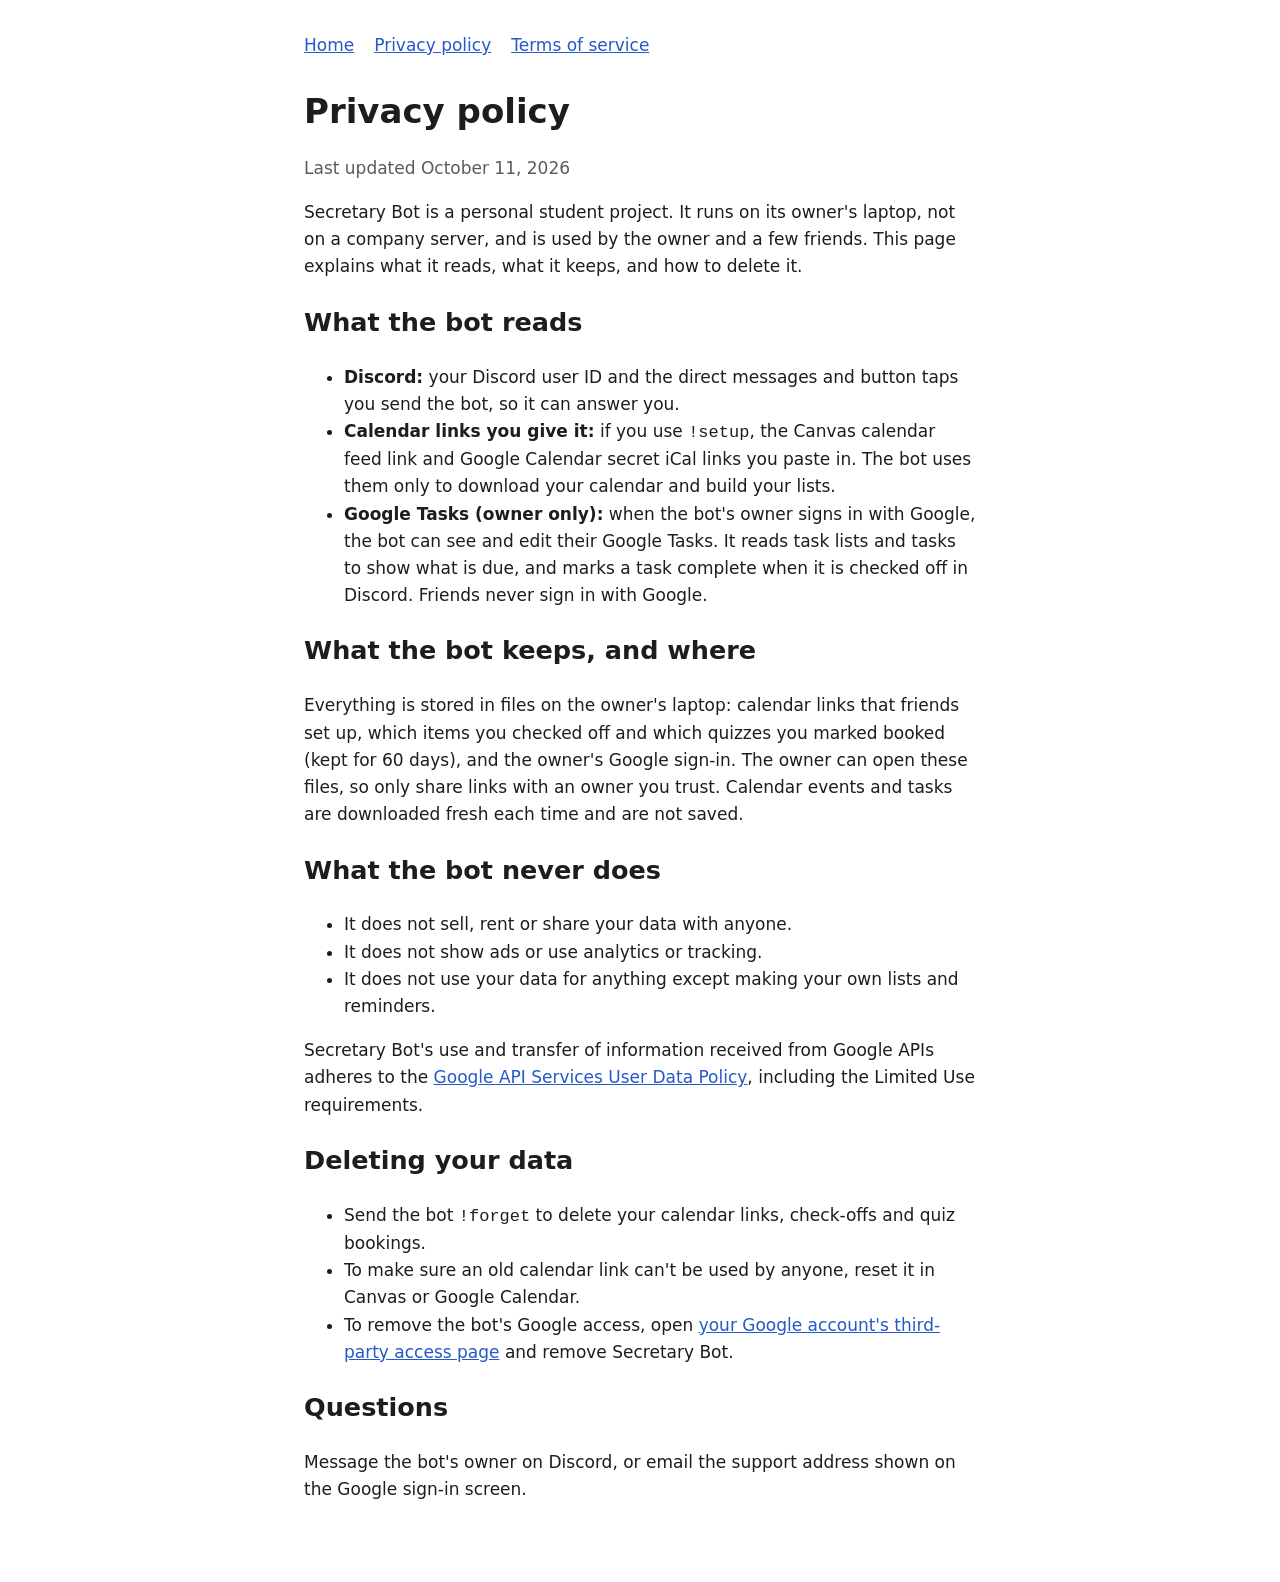
==== privacy.html @ 4d92e8ea "Add files via upload files for website" ====
<!doctype html>
<html lang="en">
  <head>
    <meta charset="utf-8" />
    <meta name="viewport" content="width=device-width, initial-scale=1" />
    <title>Privacy Policy · Secretary Bot</title>
    <link rel="stylesheet" href="style.css" />
  </head>
  <body>
    <nav>
      <a href="./">Home</a>
      <a href="privacy.html">Privacy policy</a>
      <a href="terms.html">Terms of service</a>
    </nav>

    <h1>Privacy policy</h1>
    <p class="muted">Last updated October 11, 2026</p>

    <p>
      Secretary Bot is a personal student project. It runs on its owner's
      laptop, not on a company server, and is used by the owner and a few
      friends. This page explains what it reads, what it keeps, and how to
      delete it.
    </p>

    <h2>What the bot reads</h2>
    <ul>
      <li>
        <strong>Discord:</strong> your Discord user ID and the direct messages
        and button taps you send the bot, so it can answer you.
      </li>
      <li>
        <strong>Calendar links you give it:</strong> if you use
        <code>!setup</code>, the Canvas calendar feed link and Google Calendar
        secret iCal links you paste in. The bot uses them only to download your
        calendar and build your lists.
      </li>
      <li>
        <strong>Google Tasks (owner only):</strong> when the bot's owner signs
        in with Google, the bot can see and edit their Google Tasks. It reads
        task lists and tasks to show what is due, and marks a task complete when
        it is checked off in Discord. Friends never sign in with Google.
      </li>
    </ul>

    <h2>What the bot keeps, and where</h2>
    <p>
      Everything is stored in files on the owner's laptop: calendar links that
      friends set up, which items you checked off and which quizzes you marked
      booked (kept for 60 days), and the owner's Google sign-in. The owner can
      open these files, so only share links with an owner you trust. Calendar
      events and tasks are downloaded fresh each time and are not saved.
    </p>

    <h2>What the bot never does</h2>
    <ul>
      <li>It does not sell, rent or share your data with anyone.</li>
      <li>It does not show ads or use analytics or tracking.</li>
      <li>
        It does not use your data for anything except making your own lists and
        reminders.
      </li>
    </ul>
    <p>
      Secretary Bot's use and transfer of information received from Google APIs
      adheres to the
      <a
        href="https://developers.google.com/terms/api-services-user-data-policy"
        >Google API Services User Data Policy</a
      >, including the Limited Use requirements.
    </p>

    <h2>Deleting your data</h2>
    <ul>
      <li>
        Send the bot <code>!forget</code> to delete your calendar links,
        check-offs and quiz bookings.
      </li>
      <li>
        To make sure an old calendar link can't be used by anyone, reset it in
        Canvas or Google Calendar.
      </li>
      <li>
        To remove the bot's Google access, open
        <a href="https://myaccount.google.com/permissions"
          >your Google account's third-party access page</a
        >
        and remove Secretary Bot.
      </li>
    </ul>

    <h2>Questions</h2>
    <p>
      Message the bot's owner on Discord, or email the support address shown on
      the Google sign-in screen.
    </p>
  </body>
</html>
---- style.css ----
:root {
  --text: #1d1d1f;
  --muted: #5a5a60;
  --background: #ffffff;
  --link: #2459c7;
}

@media (prefers-color-scheme: dark) {
  :root {
    --text: #ececef;
    --muted: #a5a5ad;
    --background: #17171a;
    --link: #8ab0ff;
  }
}

body {
  margin: 0 auto;
  max-width: 42rem;
  padding: 2rem 1rem 4rem;
  font:
    17px/1.6 system-ui,
    -apple-system,
    "Segoe UI",
    sans-serif;
  color: var(--text);
  background: var(--background);
}

a {
  color: var(--link);
}

h1 {
  line-height: 1.2;
}

.muted {
  color: var(--muted);
}

nav {
  display: flex;
  gap: 1.25rem;
  margin-bottom: 2rem;
}
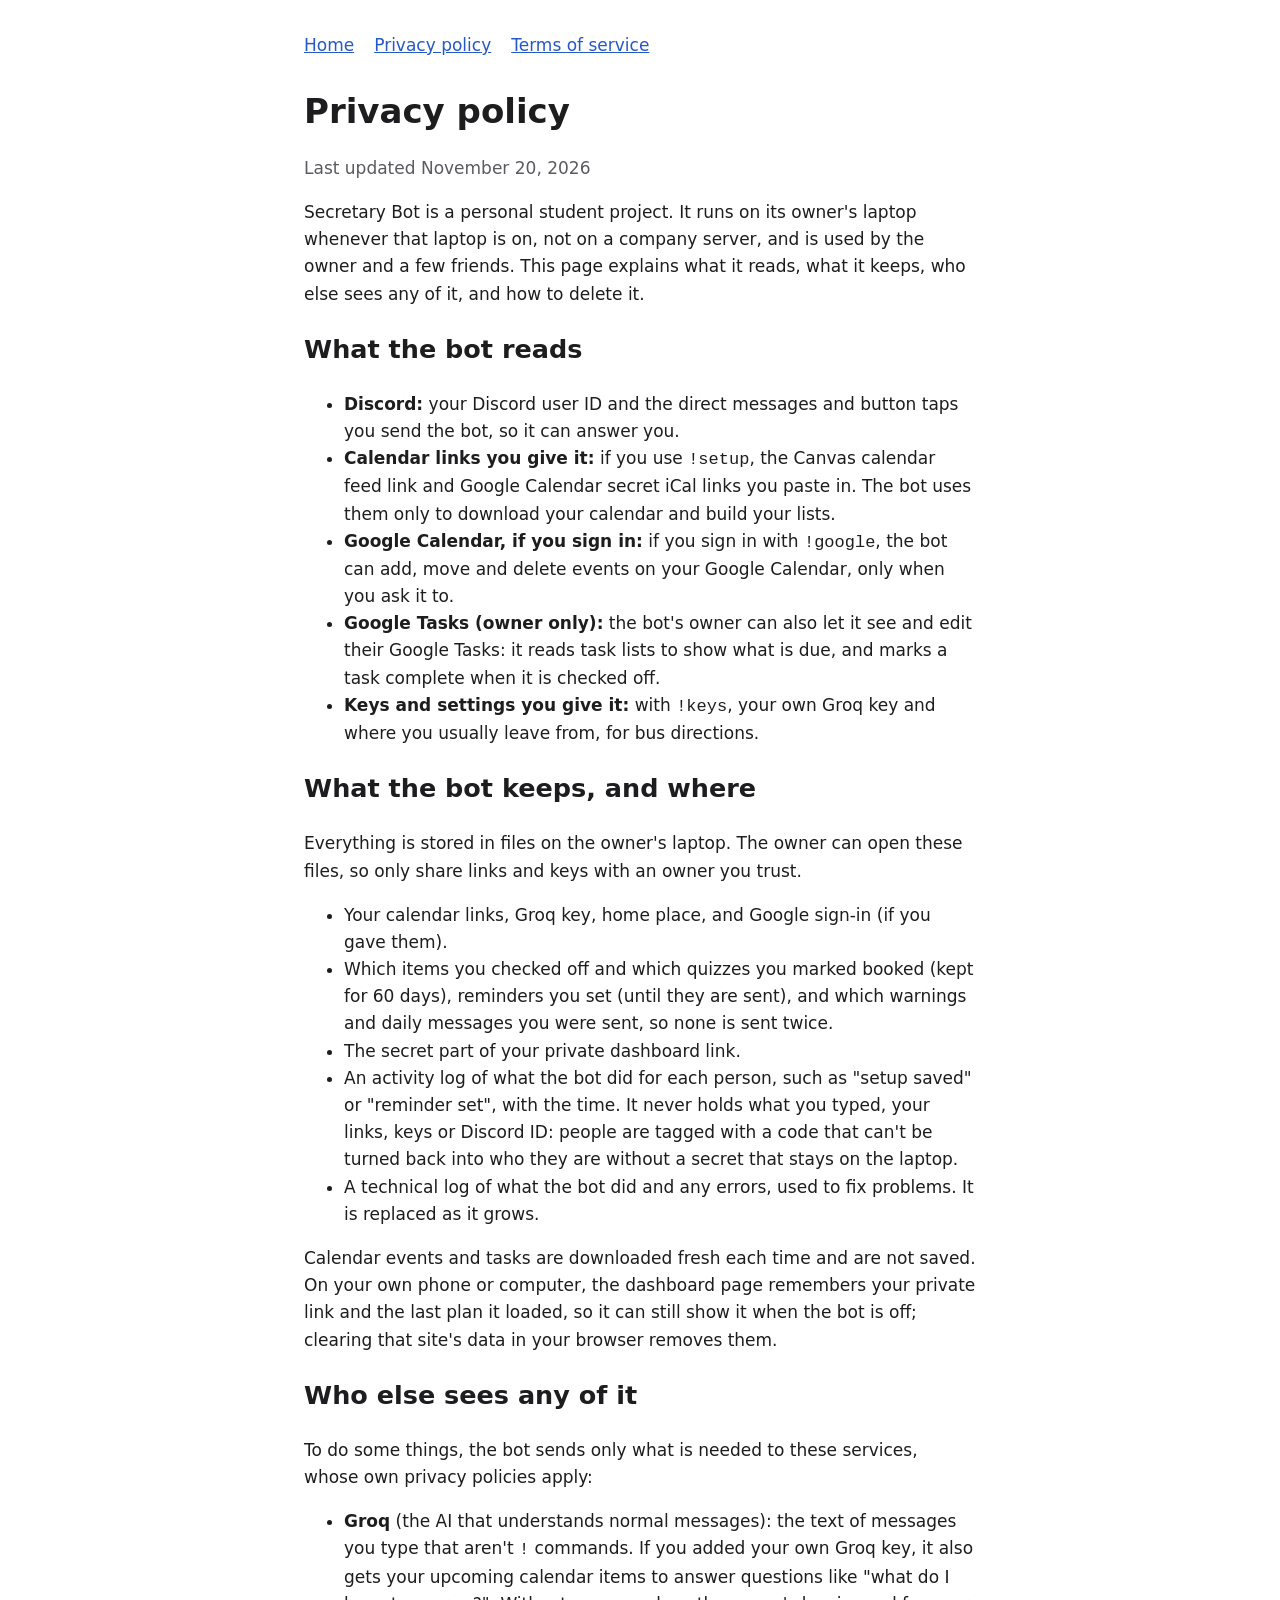
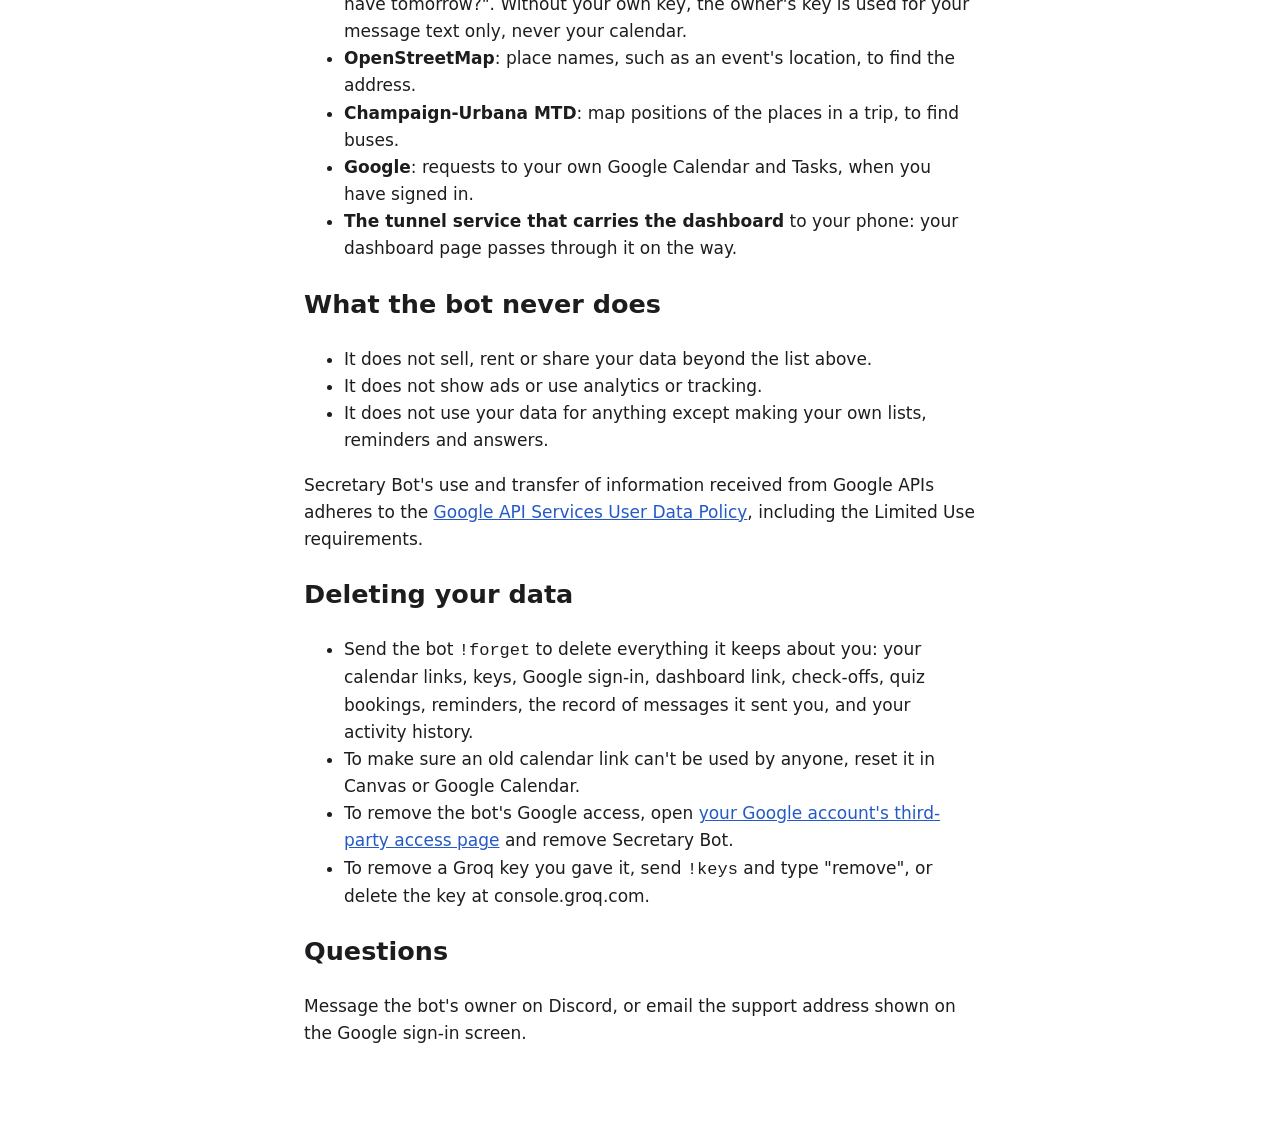
==== commit 2e253f24: "Update the privacy policy to match what the bot does now" ====
--- a/privacy.html
+++ b/privacy.html
@@ -14,13 +14,13 @@
     </nav>
 
     <h1>Privacy policy</h1>
-    <p class="muted">Last updated October 11, 2026</p>
+    <p class="muted">Last updated November 20, 2026</p>
 
     <p>
       Secretary Bot is a personal student project. It runs on its owner's
-      laptop, not on a company server, and is used by the owner and a few
-      friends. This page explains what it reads, what it keeps, and how to
-      delete it.
+      laptop whenever that laptop is on, not on a company server, and is used by
+      the owner and a few friends. This page explains what it reads, what it
+      keeps, who else sees any of it, and how to delete it.
     </p>
 
     <h2>What the bot reads</h2>
@@ -36,29 +36,97 @@
         calendar and build your lists.
       </li>
       <li>
-        <strong>Google Tasks (owner only):</strong> when the bot's owner signs
-        in with Google, the bot can see and edit their Google Tasks. It reads
-        task lists and tasks to show what is due, and marks a task complete when
-        it is checked off in Discord. Friends never sign in with Google.
+        <strong>Google Calendar, if you sign in:</strong> if you sign in with
+        <code>!google</code>, the bot can add, move and delete events on your
+        Google Calendar, only when you ask it to.
+      </li>
+      <li>
+        <strong>Google Tasks (owner only):</strong> the bot's owner can also let
+        it see and edit their Google Tasks: it reads task lists to show what is
+        due, and marks a task complete when it is checked off.
+      </li>
+      <li>
+        <strong>Keys and settings you give it:</strong> with
+        <code>!keys</code>, your own Groq key and where you usually leave from,
+        for bus directions.
       </li>
     </ul>
 
     <h2>What the bot keeps, and where</h2>
     <p>
-      Everything is stored in files on the owner's laptop: calendar links that
-      friends set up, which items you checked off and which quizzes you marked
-      booked (kept for 60 days), and the owner's Google sign-in. The owner can
-      open these files, so only share links with an owner you trust. Calendar
-      events and tasks are downloaded fresh each time and are not saved.
+      Everything is stored in files on the owner's laptop. The owner can open
+      these files, so only share links and keys with an owner you trust.
     </p>
+    <ul>
+      <li>
+        Your calendar links, Groq key, home place, and Google sign-in (if you
+        gave them).
+      </li>
+      <li>
+        Which items you checked off and which quizzes you marked booked (kept
+        for 60 days), reminders you set (until they are sent), and which
+        warnings and daily messages you were sent, so none is sent twice.
+      </li>
+      <li>
+        The secret part of your private dashboard link.
+      </li>
+      <li>
+        An activity log of what the bot did for each person, such as "setup
+        saved" or "reminder set", with the time. It never holds what you typed,
+        your links, keys or Discord ID: people are tagged with a code that
+        can't be turned back into who they are without a secret that stays on
+        the laptop.
+      </li>
+      <li>
+        A technical log of what the bot did and any errors, used to fix
+        problems. It is replaced as it grows.
+      </li>
+    </ul>
+    <p>
+      Calendar events and tasks are downloaded fresh each time and are not
+      saved. On your own phone or computer, the dashboard page remembers your
+      private link and the last plan it loaded, so it can still show it when the
+      bot is off; clearing that site's data in your browser removes them.
+    </p>
+
+    <h2>Who else sees any of it</h2>
+    <p>
+      To do some things, the bot sends only what is needed to these services,
+      whose own privacy policies apply:
+    </p>
+    <ul>
+      <li>
+        <strong>Groq</strong> (the AI that understands normal messages): the
+        text of messages you type that aren't <code>!</code> commands. If you
+        added your own Groq key, it also gets your upcoming calendar items to
+        answer questions like "what do I have tomorrow?". Without your own key,
+        the owner's key is used for your message text only, never your calendar.
+      </li>
+      <li>
+        <strong>OpenStreetMap</strong>: place names, such as an event's
+        location, to find the address.
+      </li>
+      <li>
+        <strong>Champaign-Urbana MTD</strong>: map positions of the places in a
+        trip, to find buses.
+      </li>
+      <li>
+        <strong>Google</strong>: requests to your own Google Calendar and Tasks,
+        when you have signed in.
+      </li>
+      <li>
+        <strong>The tunnel service that carries the dashboard</strong> to your
+        phone: your dashboard page passes through it on the way.
+      </li>
+    </ul>
 
     <h2>What the bot never does</h2>
     <ul>
-      <li>It does not sell, rent or share your data with anyone.</li>
+      <li>It does not sell, rent or share your data beyond the list above.</li>
       <li>It does not show ads or use analytics or tracking.</li>
       <li>
-        It does not use your data for anything except making your own lists and
-        reminders.
+        It does not use your data for anything except making your own lists,
+        reminders and answers.
       </li>
     </ul>
     <p>
@@ -73,8 +141,10 @@
     <h2>Deleting your data</h2>
     <ul>
       <li>
-        Send the bot <code>!forget</code> to delete your calendar links,
-        check-offs and quiz bookings.
+        Send the bot <code>!forget</code> to delete everything it keeps about
+        you: your calendar links, keys, Google sign-in, dashboard link,
+        check-offs, quiz bookings, reminders, the record of messages it sent
+        you, and your activity history.
       </li>
       <li>
         To make sure an old calendar link can't be used by anyone, reset it in
@@ -87,6 +157,10 @@
         >
         and remove Secretary Bot.
       </li>
+      <li>
+        To remove a Groq key you gave it, send <code>!keys</code> and type
+        "remove", or delete the key at console.groq.com.
+      </li>
     </ul>
 
     <h2>Questions</h2>
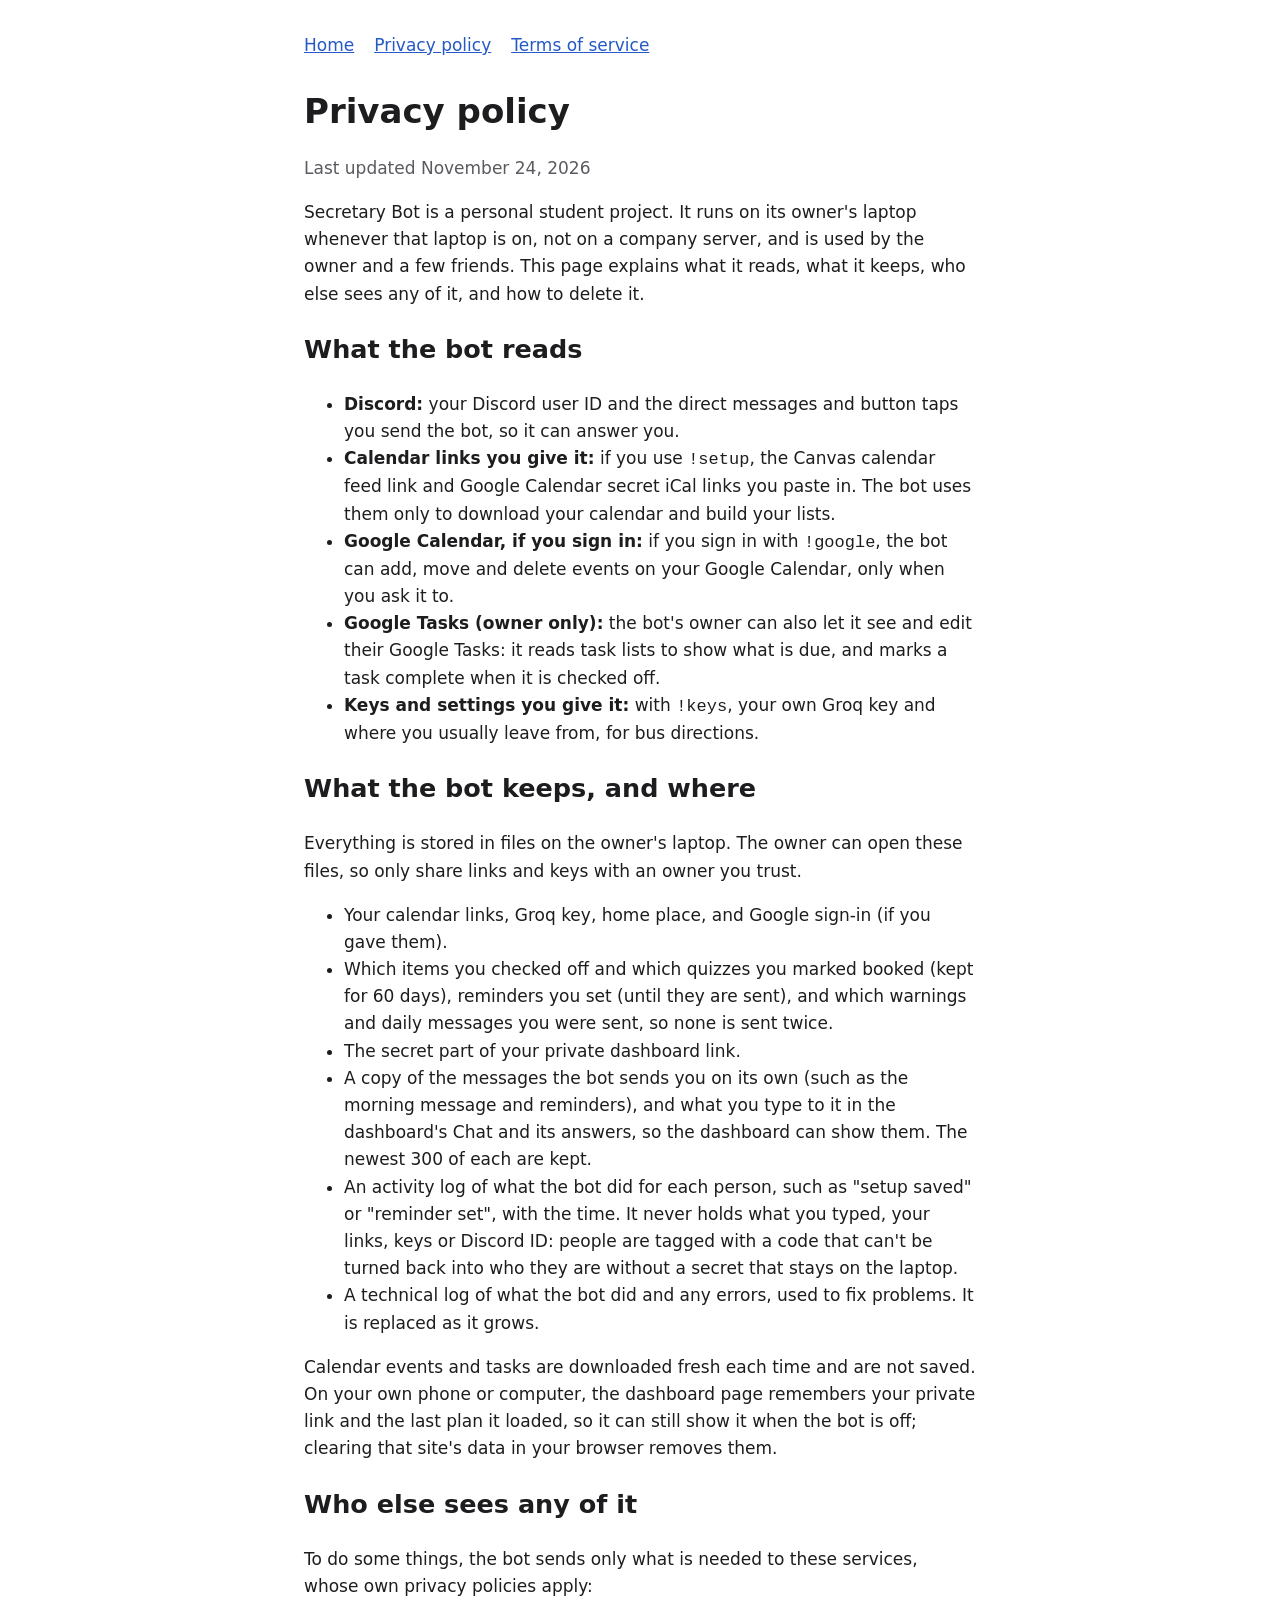
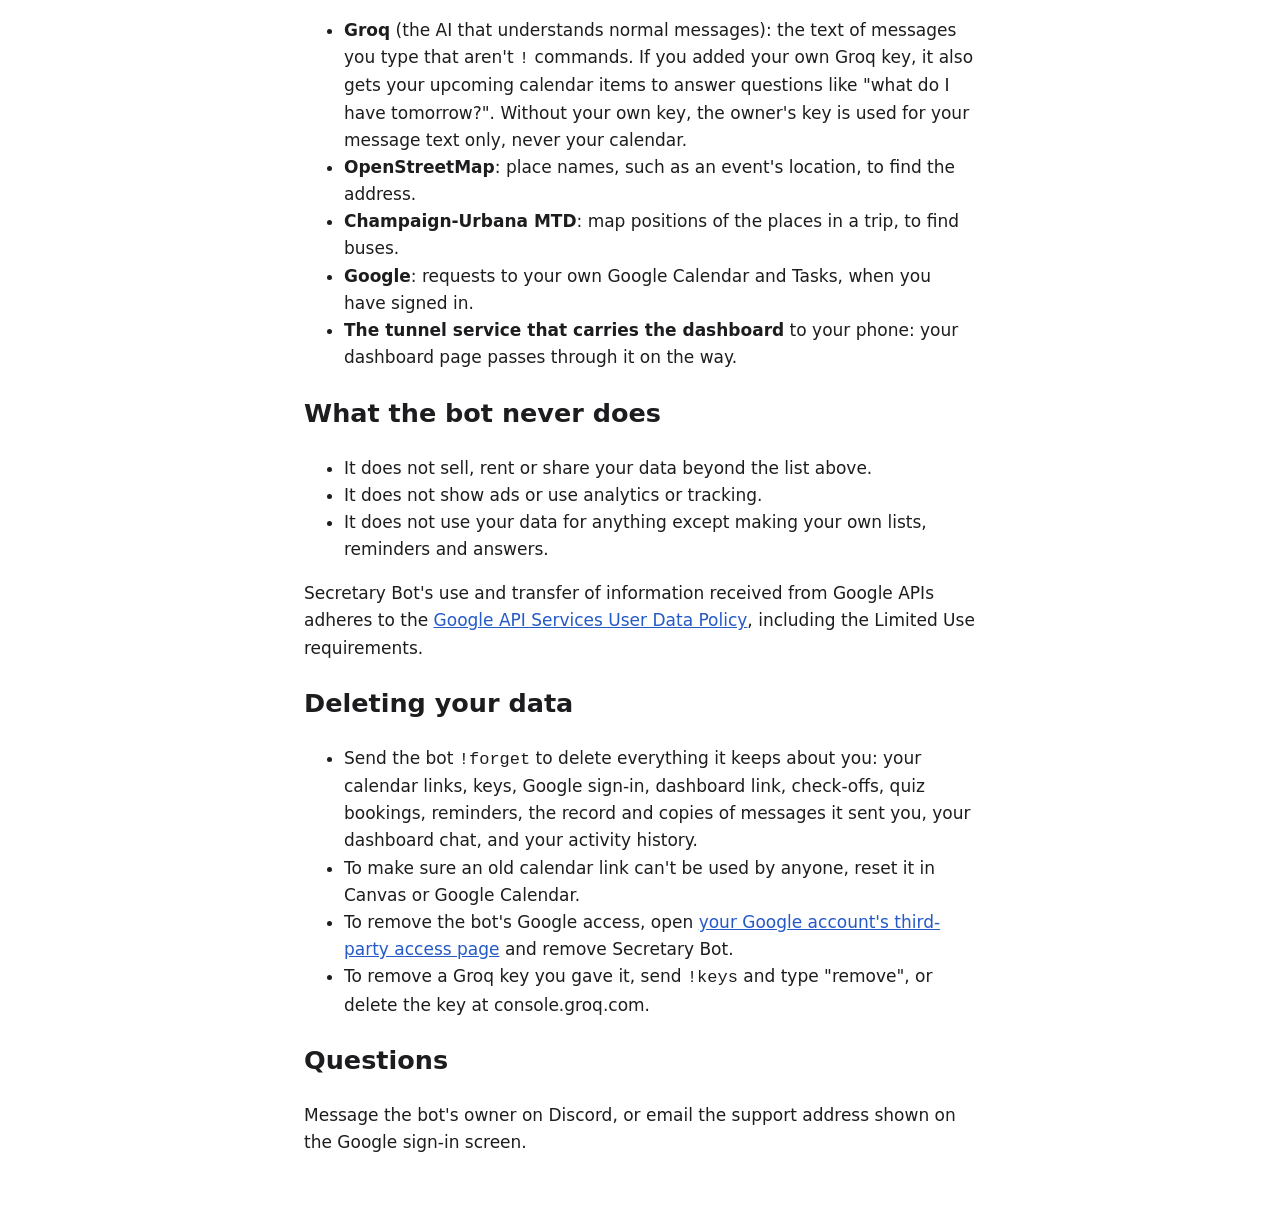
==== commit ea4274e0: "Privacy policy: the dashboard keeps copies of messages and chat" ====
--- a/privacy.html
+++ b/privacy.html
@@ -14,13 +14,13 @@
     </nav>
 
     <h1>Privacy policy</h1>
-    <p class="muted">Last updated November 20, 2026</p>
+    <p class="muted">Last updated November 24, 2026</p>
 
     <p>
-      Secretary Bot is a personal student project. It runs on its owner's
-      laptop whenever that laptop is on, not on a company server, and is used by
-      the owner and a few friends. This page explains what it reads, what it
-      keeps, who else sees any of it, and how to delete it.
+      Secretary Bot is a personal student project. It runs on its owner's laptop
+      whenever that laptop is on, not on a company server, and is used by the
+      owner and a few friends. This page explains what it reads, what it keeps,
+      who else sees any of it, and how to delete it.
     </p>
 
     <h2>What the bot reads</h2>
@@ -46,9 +46,8 @@
         due, and marks a task complete when it is checked off.
       </li>
       <li>
-        <strong>Keys and settings you give it:</strong> with
-        <code>!keys</code>, your own Groq key and where you usually leave from,
-        for bus directions.
+        <strong>Keys and settings you give it:</strong> with <code>!keys</code>,
+        your own Groq key and where you usually leave from, for bus directions.
       </li>
     </ul>
 
@@ -67,15 +66,19 @@
         for 60 days), reminders you set (until they are sent), and which
         warnings and daily messages you were sent, so none is sent twice.
       </li>
+      <li>The secret part of your private dashboard link.</li>
       <li>
-        The secret part of your private dashboard link.
+        A copy of the messages the bot sends you on its own (such as the morning
+        message and reminders), and what you type to it in the dashboard's Chat
+        and its answers, so the dashboard can show them. The newest 300 of each
+        are kept.
       </li>
       <li>
         An activity log of what the bot did for each person, such as "setup
         saved" or "reminder set", with the time. It never holds what you typed,
-        your links, keys or Discord ID: people are tagged with a code that
-        can't be turned back into who they are without a secret that stays on
-        the laptop.
+        your links, keys or Discord ID: people are tagged with a code that can't
+        be turned back into who they are without a secret that stays on the
+        laptop.
       </li>
       <li>
         A technical log of what the bot did and any errors, used to fix
@@ -143,8 +146,8 @@
       <li>
         Send the bot <code>!forget</code> to delete everything it keeps about
         you: your calendar links, keys, Google sign-in, dashboard link,
-        check-offs, quiz bookings, reminders, the record of messages it sent
-        you, and your activity history.
+        check-offs, quiz bookings, reminders, the record and copies of messages
+        it sent you, your dashboard chat, and your activity history.
       </li>
       <li>
         To make sure an old calendar link can't be used by anyone, reset it in
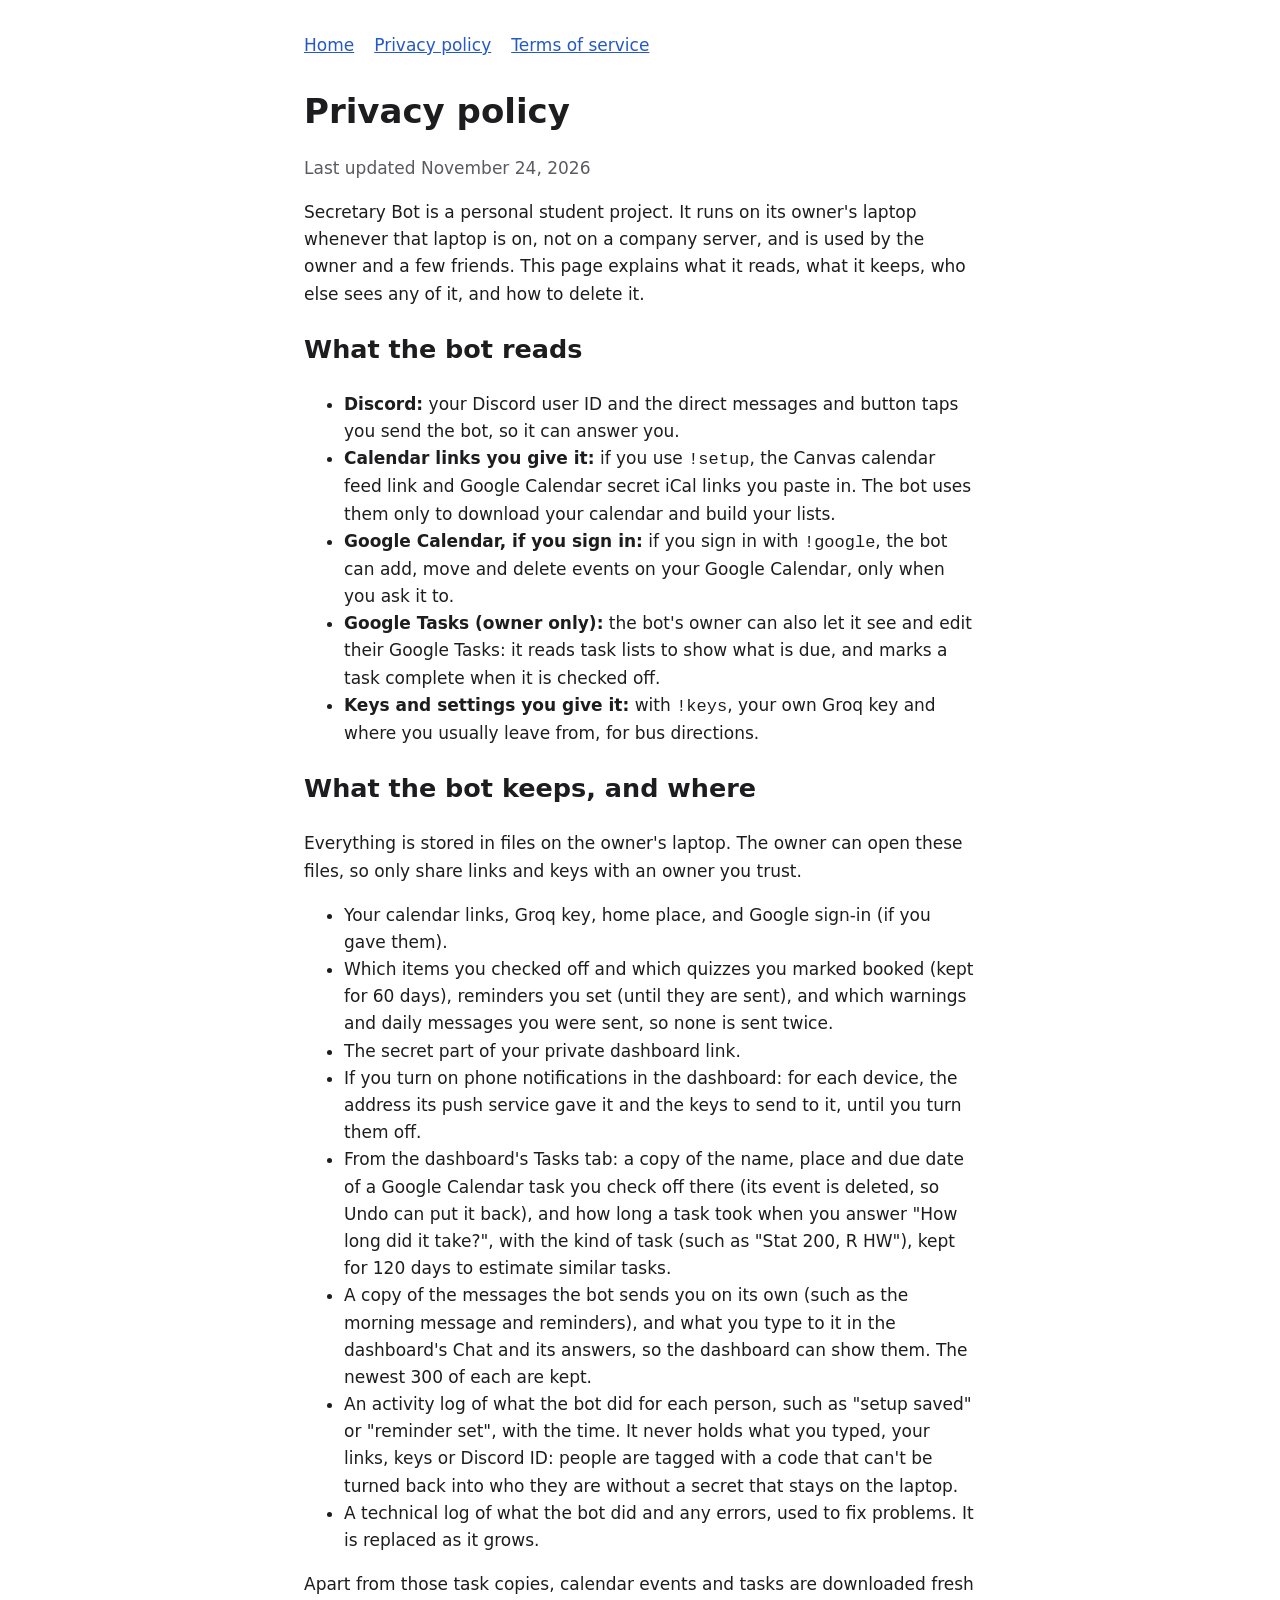
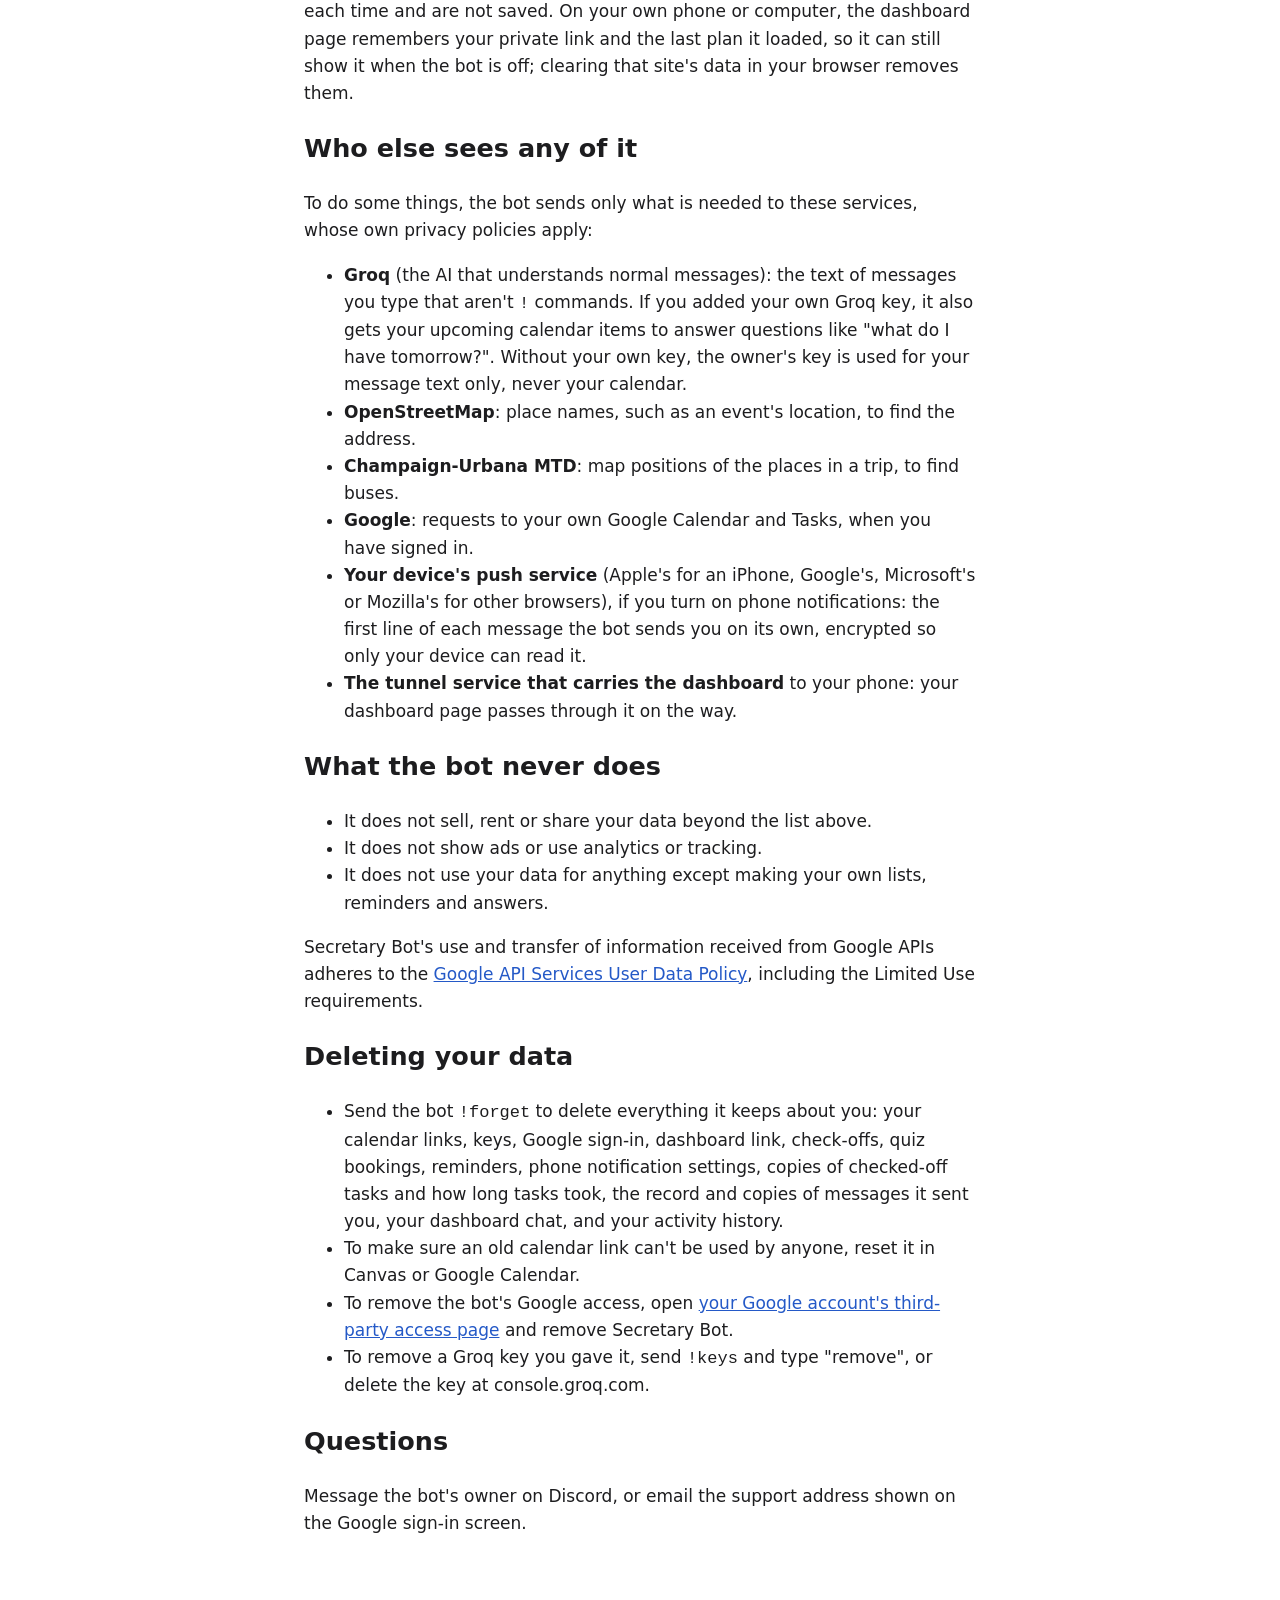
==== commit 761cafef: "Privacy policy: task times, checked-off task copies and phone notifications The bot now keeps answer" ====
--- a/privacy.html
+++ b/privacy.html
@@ -68,6 +68,18 @@
       </li>
       <li>The secret part of your private dashboard link.</li>
       <li>
+        If you turn on phone notifications in the dashboard: for each device,
+        the address its push service gave it and the keys to send to it, until
+        you turn them off.
+      </li>
+      <li>
+        From the dashboard's Tasks tab: a copy of the name, place and due date
+        of a Google Calendar task you check off there (its event is deleted, so
+        Undo can put it back), and how long a task took when you answer "How
+        long did it take?", with the kind of task (such as "Stat 200, R HW"),
+        kept for 120 days to estimate similar tasks.
+      </li>
+      <li>
         A copy of the messages the bot sends you on its own (such as the morning
         message and reminders), and what you type to it in the dashboard's Chat
         and its answers, so the dashboard can show them. The newest 300 of each
@@ -86,10 +98,11 @@
       </li>
     </ul>
     <p>
-      Calendar events and tasks are downloaded fresh each time and are not
-      saved. On your own phone or computer, the dashboard page remembers your
-      private link and the last plan it loaded, so it can still show it when the
-      bot is off; clearing that site's data in your browser removes them.
+      Apart from those task copies, calendar events and tasks are downloaded
+      fresh each time and are not saved. On your own phone or computer, the
+      dashboard page remembers your private link and the last plan it loaded, so
+      it can still show it when the bot is off; clearing that site's data in
+      your browser removes them.
     </p>
 
     <h2>Who else sees any of it</h2>
@@ -116,6 +129,12 @@
       <li>
         <strong>Google</strong>: requests to your own Google Calendar and Tasks,
         when you have signed in.
+      </li>
+      <li>
+        <strong>Your device's push service</strong> (Apple's for an iPhone,
+        Google's, Microsoft's or Mozilla's for other browsers), if you turn on
+        phone notifications: the first line of each message the bot sends you on
+        its own, encrypted so only your device can read it.
       </li>
       <li>
         <strong>The tunnel service that carries the dashboard</strong> to your
@@ -146,8 +165,10 @@
       <li>
         Send the bot <code>!forget</code> to delete everything it keeps about
         you: your calendar links, keys, Google sign-in, dashboard link,
-        check-offs, quiz bookings, reminders, the record and copies of messages
-        it sent you, your dashboard chat, and your activity history.
+        check-offs, quiz bookings, reminders, phone notification settings,
+        copies of checked-off tasks and how long tasks took, the record and
+        copies of messages it sent you, your dashboard chat, and your activity
+        history.
       </li>
       <li>
         To make sure an old calendar link can't be used by anyone, reset it in
